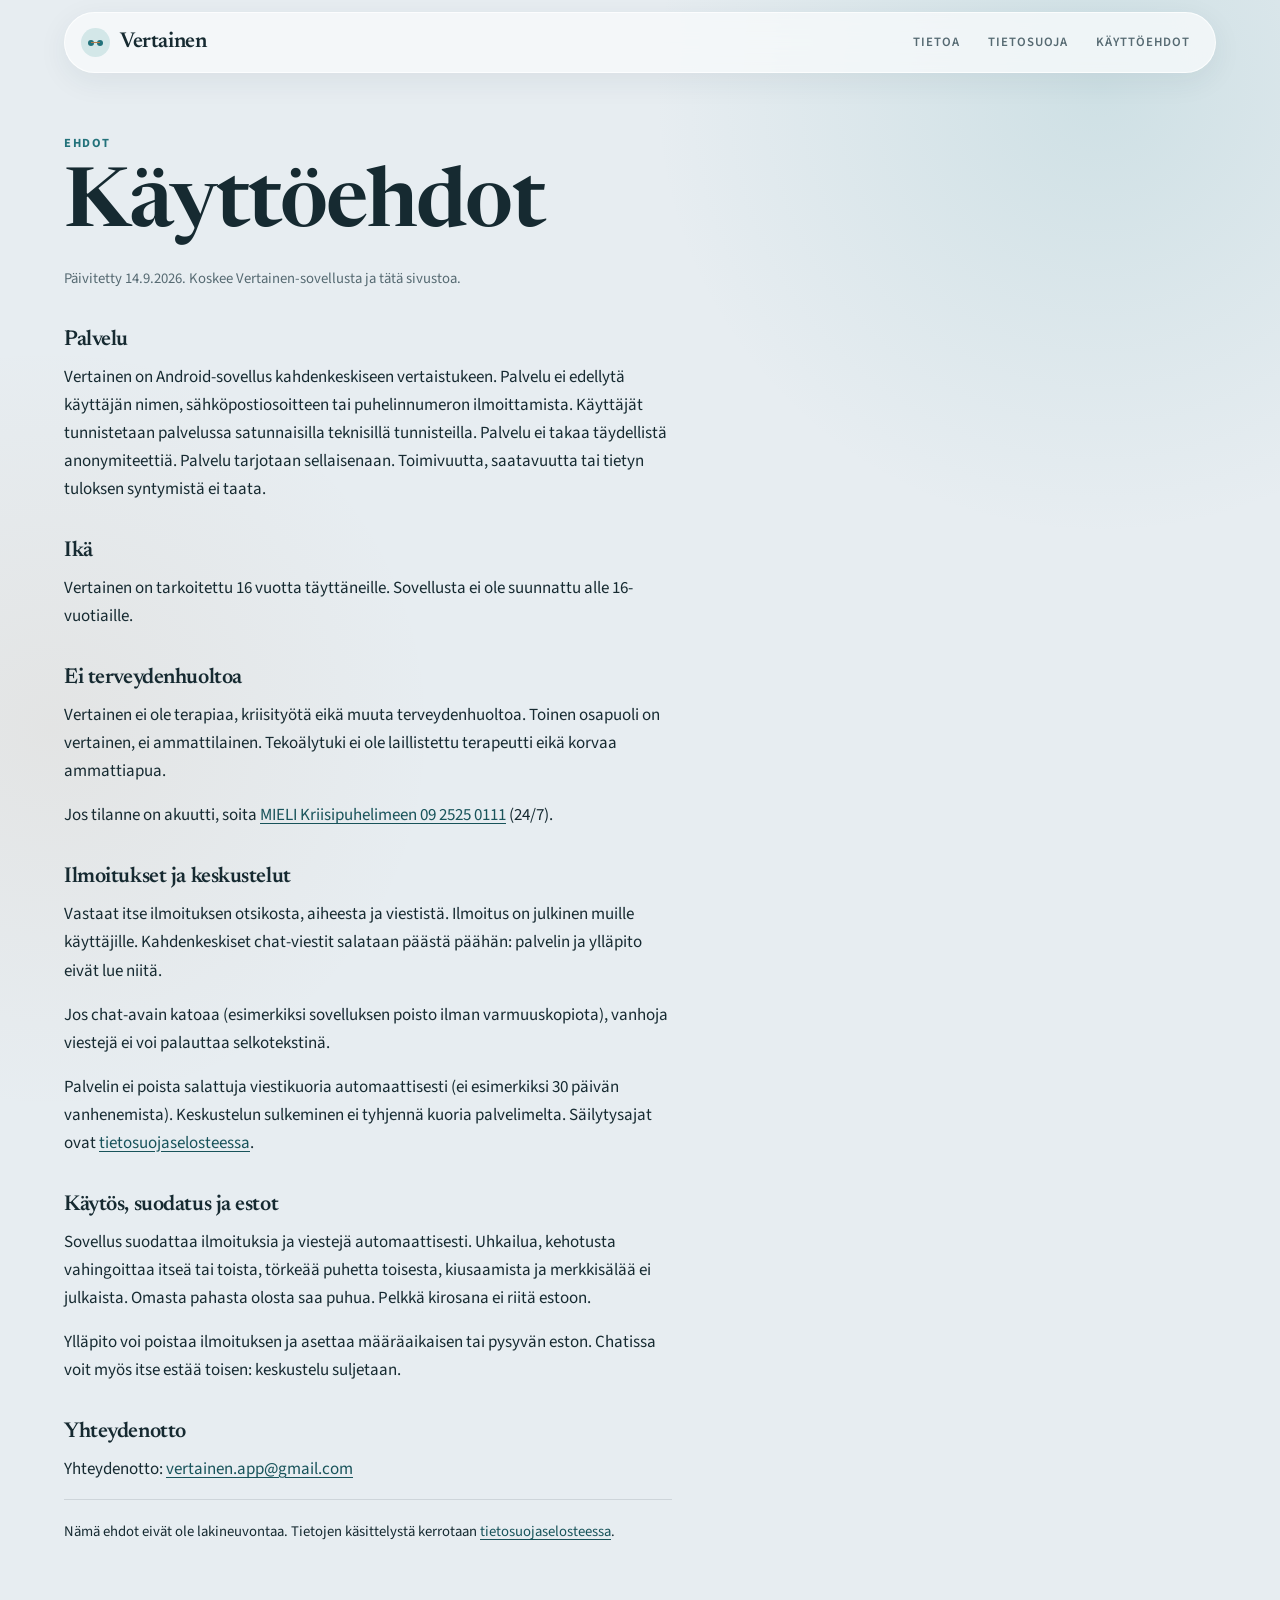
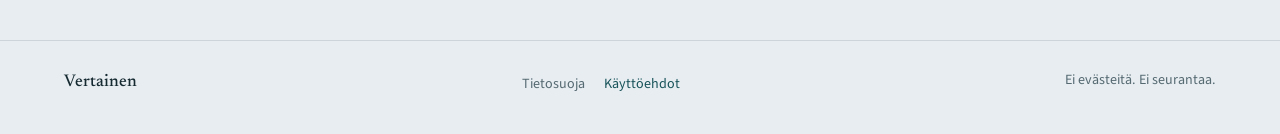
==== kayttoehdot.html @ f78d9d9f "Add files via upload" ====
<!DOCTYPE html>
<html lang="fi">
<head>
  <meta charset="UTF-8">
  <meta name="viewport" content="width=device-width, initial-scale=1">
  <title>Käyttöehdot — Vertainen</title>
  <meta name="description" content="Vertaisen käyttöehdot: ikäraja, vertaistuki ei ole terapiaa, ilmoitukset, estot ja päästä päähän salaus.">
  <meta name="theme-color" content="#E4EAF0">
  <link rel="stylesheet" href="css/styles.css">
</head>
<body>
  <a class="skip" href="#sisalto">Siirry sisältöön</a>

  <header class="site-header" id="yla">
    <div class="wrap header-inner">
      <a class="mark" href="index.html" aria-label="Vertainen, etusivu">
        <span class="mark-symbol" aria-hidden="true"><i></i><i></i></span>
        <span>Vertainen</span>
      </a>
      <nav class="nav" aria-label="Päänavigaatio">
        <a href="index.html#tietoa">Tietoa</a>
        <a href="tietosuoja.html">Tietosuoja</a>
        <a href="kayttoehdot.html" aria-current="page">Käyttöehdot</a>
      </nav>
    </div>
  </header>

  <main id="sisalto">
    <article class="wrap legal prose">
      <p class="section-kicker">Ehdot</p>
      <h1>Käyttöehdot</h1>
      <p class="updated">Päivitetty 14.9.2026. Koskee Vertainen-sovellusta ja tätä sivustoa.</p>

      <h2>Palvelu</h2>
      <p>
        Vertainen on Android-sovellus kahdenkeskiseen vertaistukeen. Palvelu ei edellytä käyttäjän
        nimen, sähköpostiosoitteen tai puhelinnumeron ilmoittamista. Käyttäjät tunnistetaan palvelussa
        satunnaisilla teknisillä tunnisteilla. Palvelu ei takaa täydellistä anonymiteettiä. Palvelu
        tarjotaan sellaisenaan. Toimivuutta, saatavuutta tai tietyn tuloksen syntymistä ei taata.
      </p>

      <h2>Ikä</h2>
      <p>Vertainen on tarkoitettu 16 vuotta täyttäneille. Sovellusta ei ole suunnattu alle 16-vuotiaille.</p>

      <h2>Ei terveydenhuoltoa</h2>
      <p>
        Vertainen ei ole terapiaa, kriisityötä eikä muuta terveydenhuoltoa. Toinen osapuoli on
        vertainen, ei ammattilainen. Tekoälytuki ei ole laillistettu terapeutti eikä korvaa
        ammattiapua.
      </p>
      <p>
        Jos tilanne on akuutti, soita
        <a href="tel:+358925250111">MIELI Kriisipuhelimeen 09 2525 0111</a>
        (24/7).
      </p>

      <h2>Ilmoitukset ja keskustelut</h2>
      <p>
        Vastaat itse ilmoituksen otsikosta, aiheesta ja viestistä. Ilmoitus on julkinen muille
        käyttäjille. Kahdenkeskiset chat-viestit salataan päästä päähän: palvelin ja ylläpito
        eivät lue niitä.
      </p>
      <p>
        Jos chat-avain katoaa (esimerkiksi sovelluksen poisto ilman varmuuskopiota), vanhoja
        viestejä ei voi palauttaa selkotekstinä.
      </p>
      <p>
        Palvelin ei poista salattuja viestikuoria automaattisesti (ei esimerkiksi 30 päivän
        vanhenemista). Keskustelun sulkeminen ei tyhjennä kuoria palvelimelta. Säilytysajat
        ovat <a href="tietosuoja.html">tietosuojaselosteessa</a>.
      </p>

      <h2>Käytös, suodatus ja estot</h2>
      <p>
        Sovellus suodattaa ilmoituksia ja viestejä automaattisesti. Uhkailua, kehotusta vahingoittaa
        itseä tai toista, törkeää puhetta toisesta, kiusaamista ja merkkisälää ei julkaista.
        Omasta pahasta olosta saa puhua. Pelkkä kirosana ei riitä estoon.
      </p>
      <p>
        Ylläpito voi poistaa ilmoituksen ja asettaa määräaikaisen tai pysyvän eston. Chatissa voit
        myös itse estää toisen: keskustelu suljetaan.
      </p>

      <h2>Yhteydenotto</h2>
      <p>
        Yhteydenotto:
        <a href="mailto:vertainen.app@gmail.com">vertainen.app@gmail.com</a>
      </p>

      <p class="legal-note">
        Nämä ehdot eivät ole lakineuvontaa. Tietojen käsittelystä kerrotaan
        <a href="tietosuoja.html">tietosuojaselosteessa</a>.
      </p>
    </article>
  </main>

  <footer class="site-footer">
    <div class="wrap footer-inner">
      <p>Vertainen</p>
      <ul class="footer-links">
        <li><a href="tietosuoja.html">Tietosuoja</a></li>
        <li><a href="kayttoehdot.html" aria-current="page">Käyttöehdot</a></li>
      </ul>
      <p class="mute">Ei evästeitä. Ei seurantaa.</p>
    </div>
  </footer>

  <script src="js/main.js" defer></script>
</body>
</html>
---- css/styles.css ----
@font-face {
  font-family: "Newsreader";
  font-style: italic;
  font-weight: 500;
  font-display: swap;
  src: url("fonts/newsreader-italic-latin-ext.woff2") format("woff2");
  unicode-range: U+0100-02BA, U+02BD-02C5, U+02C7-02CC, U+02CE-02D7, U+02DD-02FF, U+0304, U+0308, U+0329, U+1D00-1DBF, U+1E00-1E9F, U+1EF2-1EFF, U+2020, U+20A0-20AB, U+20AD-20C0, U+2113, U+2C60-2C7F, U+A720-A7FF;
}

@font-face {
  font-family: "Newsreader";
  font-style: italic;
  font-weight: 500;
  font-display: swap;
  src: url("fonts/newsreader-italic-latin.woff2") format("woff2");
  unicode-range: U+0000-00FF, U+0131, U+0152-0153, U+02BB-02BC, U+02C6, U+02DA, U+02DC, U+0304, U+0308, U+0329, U+2000-206F, U+20AC, U+2122, U+2191, U+2193, U+2212, U+2215, U+FEFF, U+FFFD;
}

@font-face {
  font-family: "Newsreader";
  font-style: normal;
  font-weight: 500 600;
  font-display: swap;
  src: url("fonts/newsreader-latin-ext.woff2") format("woff2");
  unicode-range: U+0100-02BA, U+02BD-02C5, U+02C7-02CC, U+02CE-02D7, U+02DD-02FF, U+0304, U+0308, U+0329, U+1D00-1DBF, U+1E00-1E9F, U+1EF2-1EFF, U+2020, U+20A0-20AB, U+20AD-20C0, U+2113, U+2C60-2C7F, U+A720-A7FF;
}

@font-face {
  font-family: "Newsreader";
  font-style: normal;
  font-weight: 500 600;
  font-display: swap;
  src: url("fonts/newsreader-latin.woff2") format("woff2");
  unicode-range: U+0000-00FF, U+0131, U+0152-0153, U+02BB-02BC, U+02C6, U+02DA, U+02DC, U+0304, U+0308, U+0329, U+2000-206F, U+20AC, U+2122, U+2191, U+2193, U+2212, U+2215, U+FEFF, U+FFFD;
}

@font-face {
  font-family: "Source Sans 3";
  font-style: italic;
  font-weight: 400;
  font-display: swap;
  src: url("fonts/source-sans-3-italic-latin-ext.woff2") format("woff2");
  unicode-range: U+0100-02BA, U+02BD-02C5, U+02C7-02CC, U+02CE-02D7, U+02DD-02FF, U+0304, U+0308, U+0329, U+1D00-1DBF, U+1E00-1E9F, U+1EF2-1EFF, U+2020, U+20A0-20AB, U+20AD-20C0, U+2113, U+2C60-2C7F, U+A720-A7FF;
}

@font-face {
  font-family: "Source Sans 3";
  font-style: italic;
  font-weight: 400;
  font-display: swap;
  src: url("fonts/source-sans-3-italic-latin.woff2") format("woff2");
  unicode-range: U+0000-00FF, U+0131, U+0152-0153, U+02BB-02BC, U+02C6, U+02DA, U+02DC, U+0304, U+0308, U+0329, U+2000-206F, U+20AC, U+2122, U+2191, U+2193, U+2212, U+2215, U+FEFF, U+FFFD;
}

@font-face {
  font-family: "Source Sans 3";
  font-style: normal;
  font-weight: 400 700;
  font-display: swap;
  src: url("fonts/source-sans-3-latin-ext.woff2") format("woff2");
  unicode-range: U+0100-02BA, U+02BD-02C5, U+02C7-02CC, U+02CE-02D7, U+02DD-02FF, U+0304, U+0308, U+0329, U+1D00-1DBF, U+1E00-1E9F, U+1EF2-1EFF, U+2020, U+20A0-20AB, U+20AD-20C0, U+2113, U+2C60-2C7F, U+A720-A7FF;
}

@font-face {
  font-family: "Source Sans 3";
  font-style: normal;
  font-weight: 400 700;
  font-display: swap;
  src: url("fonts/source-sans-3-latin.woff2") format("woff2");
  unicode-range: U+0000-00FF, U+0131, U+0152-0153, U+02BB-02BC, U+02C6, U+02DA, U+02DC, U+0304, U+0308, U+0329, U+2000-206F, U+20AC, U+2122, U+2191, U+2193, U+2212, U+2215, U+FEFF, U+FFFD;
}

:root {
  --mist: #e7edf1;
  --paper: #f8fafb;
  --ink: #162a31;
  --pine: #23727b;
  --pine-ink: #18535a;
  --pine-soft: #d3e7e8;
  --stitch: #b27b4b;
  --mute: #566a72;
  --line: rgba(27, 42, 51, 0.12);
  --focus: #2c6a74;
  --display: "Newsreader", "Georgia", serif;
  --body: "Source Sans 3", "Segoe UI", sans-serif;
  --measure: 38rem;
  --page: 72rem;
  --radius: 18px;
  --shadow: 0 24px 70px rgba(30, 61, 70, 0.1);
}

*,
*::before,
*::after {
  box-sizing: border-box;
}

html {
  scroll-behavior: smooth;
}

body {
  margin: 0;
  background:
    radial-gradient(circle at 86% 5%, rgba(84, 160, 167, 0.17), transparent 28rem),
    radial-gradient(circle at 4% 42%, rgba(178, 123, 75, 0.08), transparent 24rem),
    var(--mist);
  color: var(--ink);
  font-family: var(--body);
  font-size: 1.0625rem;
  line-height: 1.65;
  -webkit-font-smoothing: antialiased;
  overflow-x: hidden;
}

img {
  max-width: 100%;
  height: auto;
}

a {
  color: var(--pine-ink);
  text-underline-offset: 0.18em;
}

a:hover {
  color: var(--pine);
}

:focus-visible {
  outline: 2px solid var(--focus);
  outline-offset: 3px;
}

.skip {
  position: absolute;
  left: 0.75rem;
  top: -3rem;
  z-index: 20;
  background: var(--paper);
  color: var(--ink);
  padding: 0.5rem 0.75rem;
}

.skip:focus {
  top: 0.75rem;
}

.wrap {
  width: min(var(--page), calc(100% - 2.5rem));
  margin-inline: auto;
}

.site-header {
  position: sticky;
  top: 0.75rem;
  z-index: 10;
  width: min(var(--page), calc(100% - 1.5rem));
  margin: 0 auto;
  background: rgba(248, 250, 251, 0.78);
  border: 1px solid rgba(255, 255, 255, 0.75);
  border-radius: 999px;
  box-shadow: 0 8px 30px rgba(30, 61, 70, 0.07);
  backdrop-filter: blur(18px);
  -webkit-backdrop-filter: blur(18px);
  transition: box-shadow 180ms ease, background 180ms ease;
}

.site-header.is-scrolled {
  background: rgba(248, 250, 251, 0.94);
  box-shadow: 0 12px 38px rgba(30, 61, 70, 0.13);
}

.header-inner {
  display: flex;
  align-items: baseline;
  justify-content: space-between;
  gap: 1.5rem;
  width: 100%;
  padding: 0.62rem 0.75rem 0.62rem 1rem;
}

.mark {
  display: inline-flex;
  align-items: center;
  gap: 0.65rem;
  font-family: var(--display);
  font-size: 1.35rem;
  font-weight: 600;
  color: var(--ink);
  text-decoration: none;
  letter-spacing: -0.02em;
}

.mark-symbol {
  position: relative;
  display: inline-flex;
  align-items: center;
  justify-content: center;
  gap: 3px;
  width: 1.8rem;
  height: 1.8rem;
  border-radius: 50%;
  background: var(--pine-soft);
}

.mark-symbol i {
  width: 6px;
  height: 6px;
  border-radius: 50%;
  background: var(--pine);
}

.mark-symbol::after {
  content: "";
  position: absolute;
  width: 9px;
  height: 1px;
  background: var(--stitch);
}

.nav {
  display: flex;
  gap: 0.15rem;
}

.nav a {
  font-size: 0.8rem;
  font-weight: 600;
  letter-spacing: 0.08em;
  text-transform: uppercase;
  text-decoration: none;
  color: var(--mute);
  padding: 0.55rem 0.8rem;
  border-radius: 999px;
}

.nav a:hover,
.nav a:focus-visible {
  color: var(--pine);
  background: var(--pine-soft);
}

.hero {
  min-height: calc(100svh - 5rem);
  padding-block: 5.5rem 4.5rem;
}

.eyebrow {
  display: inline-flex;
  align-items: center;
  gap: 0.55rem;
  margin: 0 0 0.75rem;
  font-size: 0.78rem;
  font-weight: 700;
  letter-spacing: 0.14em;
  text-transform: uppercase;
  color: var(--pine);
}

.eyebrow span {
  width: 0.48rem;
  height: 0.48rem;
  border: 1px solid var(--pine);
  border-radius: 50%;
  box-shadow: 0 0 0 4px var(--pine-soft);
}

h1,
h2,
h3 {
  font-family: var(--display);
  font-weight: 600;
  letter-spacing: -0.02em;
  line-height: 1.18;
  color: var(--ink);
}

h1 {
  margin: 0 0 1rem;
  font-size: clamp(2.7rem, 6.4vw, 5.6rem);
  font-optical-sizing: auto;
  max-width: 11ch;
  text-wrap: balance;
}

h2 {
  margin: 0 0 0.85rem;
  font-size: clamp(1.9rem, 3.2vw, 2.7rem);
}

h3 {
  margin: 1.75rem 0 0.5rem;
  font-size: 1.28rem;
}

.lede,
.prose p,
.crisis p {
  color: var(--ink);
}

.lede {
  margin: 0 0 1.5rem;
  font-size: clamp(1.08rem, 1.6vw, 1.28rem);
  max-width: 36rem;
}

.prose p {
  margin: 0 0 1rem;
  max-width: var(--measure);
}

.hero-actions {
  display: flex;
  flex-wrap: wrap;
  gap: 0.75rem;
  margin: 0;
}

.pair {
  display: grid;
  grid-template-columns: minmax(0, 1.1fr) minmax(17rem, 0.9fr);
  gap: 3rem 5rem;
  align-items: center;
}

.pair-flip {
  grid-template-columns: minmax(17rem, 0.9fr) minmax(0, 1.1fr);
  padding-block: 4.5rem;
}

.pair + .pair {
  padding-block: 4.5rem;
}

.stitch {
  position: relative;
  height: 1px;
  width: min(var(--page), calc(100% - 2.5rem));
  margin: 0 auto;
  background: var(--stitch);
  opacity: 0.7;
}

.stitch::before,
.stitch::after {
  content: "";
  position: absolute;
  top: 50%;
  width: 9px;
  height: 9px;
  background: var(--mist);
  border: 1px solid var(--stitch);
  border-radius: 50%;
  transform: translateY(-50%);
}

.stitch::before { left: calc(50% - 20px); }
.stitch::after { left: calc(50% + 11px); }

.band {
  padding-block: 5rem;
}

.section-kicker {
  margin: 0 0 0.35rem !important;
  color: var(--pine) !important;
  font-size: 0.78rem;
  font-weight: 700;
  letter-spacing: 0.13em;
  text-transform: uppercase;
}

.info-grid {
  display: grid;
  grid-template-columns: repeat(2, minmax(0, 1fr));
  gap: 1rem;
  margin-top: 2rem;
}

.info-card {
  position: relative;
  overflow: hidden;
  padding: clamp(1.4rem, 3vw, 2.2rem);
  background: rgba(248, 250, 251, 0.72);
  border: 1px solid rgba(255, 255, 255, 0.85);
  border-radius: var(--radius);
  box-shadow: var(--shadow);
}

.info-card h3 {
  margin-top: 1.5rem;
}

.info-card p {
  color: var(--mute);
}

.card-mark {
  color: var(--pine);
  font-size: 0.8rem;
  letter-spacing: 0.45rem;
}

.card-mark.paired {
  position: relative;
}

.card-mark.paired::after {
  content: "";
  position: absolute;
  top: 50%;
  left: 0.45rem;
  width: 0.8rem;
  height: 1px;
  background: var(--stitch);
}

.hero-visual {
  position: relative;
  min-height: 36rem;
  margin: 0;
  display: grid;
  place-items: center;
  isolation: isolate;
}

.hero-visual::before {
  content: "";
  position: absolute;
  inset: 8% 2%;
  z-index: -2;
  background: linear-gradient(145deg, rgba(248, 250, 251, 0.76), rgba(211, 231, 232, 0.6));
  border: 1px solid rgba(255, 255, 255, 0.72);
  border-radius: 48% 52% 44% 56% / 56% 40% 60% 44%;
  box-shadow: var(--shadow);
}

.device-shot {
  overflow: hidden;
  width: min(100%, 19rem);
  padding: 5px;
  background: #101010;
  border: 1px solid rgba(22, 42, 49, 0.18);
  border-radius: 1.8rem;
  box-shadow: 0 30px 70px rgba(30, 61, 70, 0.2);
}

.device-shot img {
  display: block;
  width: 100%;
  height: auto;
  border-radius: 1.5rem;
}

.hero-shot-back,
.hero-shot-front {
  position: absolute;
}

.hero-shot-back {
  left: 2%;
  top: 14%;
  width: 12rem;
  transform: rotate(-7deg);
}

.hero-shot-front {
  right: 4%;
  top: 5%;
  z-index: 1;
  width: 14rem;
  transform: rotate(4deg);
}

.hero-visual figcaption {
  position: absolute;
  bottom: 2%;
  font-size: 0.75rem;
  color: var(--mute);
}

.orbit {
  position: absolute;
  z-index: -1;
  width: 3rem;
  height: 3rem;
  border: 1px solid var(--stitch);
  border-radius: 50%;
  background: var(--mist);
}

.orbit::after {
  content: "";
  position: absolute;
  inset: 0.85rem;
  border-radius: 50%;
  background: var(--pine);
}

.orbit-one { top: 17%; left: 5%; }
.orbit-two { right: 4%; bottom: 19%; }

.screenshot-figure {
  margin: 0;
  display: grid;
  justify-items: center;
  gap: 0.8rem;
}

.screenshot-figure figcaption,
.chat-pair figcaption {
  font-size: 0.78rem;
  letter-spacing: 0.06em;
  text-transform: uppercase;
  color: var(--mute);
}

.chat-pair {
  position: relative;
  min-height: 36rem;
  margin: 0;
}

.chat-pair .device-shot {
  position: absolute;
  width: 13rem;
}

.chat-list-shot {
  left: 0;
  top: 0;
  transform: rotate(-5deg);
}

.chat-shot {
  right: 0;
  bottom: 2rem;
  z-index: 1;
  transform: rotate(4deg);
}

.chat-pair figcaption {
  position: absolute;
  left: 0;
  bottom: 0;
}

.support-band {
  position: relative;
}

.support-layout {
  display: grid;
  grid-template-columns: minmax(0, 1fr) minmax(15rem, 0.6fr);
  gap: 4rem;
  align-items: center;
}

.support-shot .device-shot {
  width: min(100%, 17rem);
}

.download-visual {
  position: relative;
  width: min(100%, 22rem);
  min-height: 31rem;
  margin: 0;
  justify-self: center;
  display: grid;
  place-items: center;
  isolation: isolate;
}

.download-halo {
  position: absolute;
  inset: 8% 0 10%;
  z-index: -1;
  border: 1px solid color-mix(in srgb, var(--pine) 17%, transparent);
  border-radius: 50%;
  background:
    radial-gradient(circle at center, rgba(211, 231, 232, 0.8) 0 27%, transparent 28%),
    repeating-radial-gradient(
      circle at center,
      transparent 0 2.7rem,
      rgba(35, 114, 123, 0.08) 2.75rem 2.82rem
    );
}

.signal {
  position: absolute;
  width: 0.58rem;
  height: 0.58rem;
  border: 2px solid var(--mist);
  border-radius: 50%;
  background: var(--pine);
  box-shadow: 0 0 0 1px rgba(35, 114, 123, 0.3);
  animation: signal-orbit 8s linear infinite;
}

.signal-one {
  top: 12%;
  left: 21%;
  transform-origin: 6.3rem 8.6rem;
}

.signal-two {
  right: 8%;
  bottom: 30%;
  width: 0.42rem;
  height: 0.42rem;
  background: var(--stitch);
  animation-duration: 11s;
  animation-direction: reverse;
}

.signal-three {
  left: 9%;
  bottom: 17%;
  width: 0.36rem;
  height: 0.36rem;
  animation-duration: 6s;
}

.download-phone {
  position: relative;
  width: 15.5rem;
  aspect-ratio: 9 / 16;
  padding: 0.55rem;
  border: 1px solid rgba(22, 42, 49, 0.35);
  border-radius: 2.15rem;
  background: #1a292e;
  box-shadow:
    0 2rem 4.5rem rgba(30, 61, 70, 0.2),
    inset 0 0 0 1px rgba(255, 255, 255, 0.12);
  transform: rotate(2.5deg);
  animation: phone-float 5s ease-in-out infinite;
}

.phone-speaker {
  position: absolute;
  z-index: 2;
  top: 0.82rem;
  left: 50%;
  width: 3.3rem;
  height: 0.28rem;
  border-radius: 999px;
  background: rgba(231, 237, 241, 0.22);
  transform: translateX(-50%);
}

.download-screen {
  position: relative;
  height: 100%;
  overflow: hidden;
  border-radius: 1.72rem;
  background:
    radial-gradient(circle at 50% 31%, rgba(84, 160, 167, 0.25), transparent 8rem),
    #13252a;
  color: var(--paper);
  display: flex;
  flex-direction: column;
  align-items: center;
  justify-content: center;
  padding: 2rem 1.4rem;
  text-align: center;
}

.download-screen::before {
  content: "";
  position: absolute;
  width: 13rem;
  height: 13rem;
  border: 1px solid rgba(211, 231, 232, 0.12);
  border-radius: 50%;
  animation: screen-pulse 3s ease-out infinite;
}

.download-platform {
  position: absolute;
  top: 2.35rem;
  left: 50%;
  padding: 0.22rem 0.58rem;
  border: 1px solid rgba(211, 231, 232, 0.24);
  border-radius: 999px;
  font-size: 0.64rem;
  font-weight: 700;
  letter-spacing: 0.12em;
  text-transform: uppercase;
  color: var(--pine-soft);
  transform: translateX(-50%);
}

.download-arrow {
  position: relative;
  z-index: 1;
  width: 2.6rem;
  height: 3.8rem;
  margin-bottom: 0.55rem;
  border-bottom: 0.22rem solid var(--stitch);
  animation: arrow-drop 2.2s cubic-bezier(0.4, 0, 0.2, 1) infinite;
}

.download-arrow::before {
  content: "";
  position: absolute;
  left: 50%;
  top: 0;
  width: 0.22rem;
  height: 2.55rem;
  border-radius: 999px;
  background: var(--stitch);
  transform: translateX(-50%);
}

.download-arrow::after {
  content: "";
  position: absolute;
  left: 50%;
  bottom: 0.55rem;
  width: 0.9rem;
  height: 0.9rem;
  border-right: 0.22rem solid var(--stitch);
  border-bottom: 0.22rem solid var(--stitch);
  transform: translateX(-50%) rotate(45deg);
}

.download-app-mark {
  position: relative;
  z-index: 1;
  display: flex;
  align-items: center;
  justify-content: center;
  gap: 0.35rem;
  width: 3.55rem;
  height: 3.55rem;
  margin-bottom: 0.65rem;
  border-radius: 1.1rem;
  background: var(--pine-soft);
  box-shadow: 0 0 2.5rem rgba(84, 160, 167, 0.34);
}

.download-app-mark i {
  width: 0.48rem;
  height: 0.48rem;
  border-radius: 50%;
  background: var(--pine);
}

.download-app-mark::after {
  content: "";
  position: absolute;
  width: 1.1rem;
  border-top: 1px solid color-mix(in srgb, var(--pine) 60%, transparent);
}

.download-screen strong {
  position: relative;
  z-index: 1;
  font-family: var(--display);
  font-size: 1.55rem;
  font-weight: 600;
}

.download-track {
  position: relative;
  z-index: 1;
  width: 100%;
  height: 0.28rem;
  margin: 1.6rem 0 0.7rem;
  overflow: hidden;
  border-radius: 999px;
  background: rgba(231, 237, 241, 0.13);
}

.download-track i {
  display: block;
  width: 42%;
  height: 100%;
  border-radius: inherit;
  background: linear-gradient(90deg, var(--pine), #7db4b8, var(--stitch));
  animation: download-progress 2.8s ease-in-out infinite;
}

.download-status {
  position: relative;
  z-index: 1;
  font-size: 0.69rem;
  letter-spacing: 0.08em;
  text-transform: uppercase;
  color: rgba(248, 250, 251, 0.65);
}

.download-visual figcaption {
  position: absolute;
  bottom: 0;
  font-size: 0.76rem;
  letter-spacing: 0.1em;
  text-transform: uppercase;
  color: var(--mute);
}

@keyframes phone-float {
  0%,
  100% { transform: rotate(2.5deg) translateY(0); }
  50% { transform: rotate(1deg) translateY(-0.55rem); }
}

@keyframes arrow-drop {
  0% { opacity: 0; transform: translateY(-0.7rem); }
  30%,
  70% { opacity: 1; }
  100% { opacity: 0; transform: translateY(0.65rem); }
}

@keyframes download-progress {
  0% { transform: translateX(-105%); }
  55%,
  100% { transform: translateX(240%); }
}

@keyframes screen-pulse {
  0% { opacity: 0; transform: scale(0.65); }
  45% { opacity: 1; }
  100% { opacity: 0; transform: scale(1.15); }
}

@keyframes signal-orbit {
  to { transform: rotate(360deg); }
}

.crisis {
  display: grid;
  grid-template-columns: auto 1fr;
  gap: 1.5rem;
  align-items: center;
  padding: 1.5rem;
  margin-bottom: 4.5rem;
  background: var(--paper);
  border: 1px solid rgba(255, 255, 255, 0.85);
  border-left: 3px solid var(--stitch);
  border-radius: var(--radius);
  box-shadow: var(--shadow);
}

.crisis a {
  font-weight: 700;
}

.crisis h2,
.crisis p {
  margin: 0;
}

.crisis-mark {
  display: grid;
  place-items: center;
  width: 4rem;
  height: 4rem;
  border-radius: 50%;
  background: var(--pine-soft);
  color: var(--pine-ink);
  font-family: var(--display);
  font-weight: 600;
}

.faq {
  padding-block: 1rem 4.5rem;
}

.faq h2 {
  margin-bottom: 1.5rem;
}

.faq-list {
  max-width: 42rem;
  border-top: 1px solid var(--line);
}

.faq-list details {
  border-bottom: 1px solid var(--line);
}

.faq-list summary {
  display: flex;
  align-items: center;
  justify-content: space-between;
  gap: 1rem;
  padding: 1.05rem 0;
  cursor: pointer;
  font-family: var(--display);
  font-size: 1.15rem;
  font-weight: 600;
  color: var(--ink);
  list-style: none;
}

.faq-list summary::-webkit-details-marker {
  display: none;
}

.faq-list summary::after {
  content: "";
  flex: 0 0 0.55rem;
  width: 0.55rem;
  height: 0.55rem;
  margin-top: -0.2rem;
  border-right: 1.5px solid var(--pine);
  border-bottom: 1.5px solid var(--pine);
  transform: rotate(45deg);
  transition: transform 180ms ease;
}

.faq-list details[open] summary::after {
  margin-top: 0.15rem;
  transform: rotate(225deg);
}

.faq-list details p {
  margin: 0 0 1.15rem;
  max-width: var(--measure);
  color: var(--mute);
}

.lataa {
  padding-block: 5rem 6rem;
}

.download-list {
  list-style: none;
  margin: 0;
  padding: 0;
  display: grid;
  gap: 0.65rem;
  max-width: 22rem;
}

.btn {
  display: inline-flex;
  align-items: center;
  justify-content: space-between;
  gap: 0.75rem;
  width: 100%;
  min-height: 2.75rem;
  padding: 0.55rem 1rem;
  border-radius: 999px;
  border: 1px solid transparent;
  font-family: var(--body);
  font-size: 0.95rem;
  font-weight: 600;
  text-decoration: none;
  cursor: pointer;
  transition: transform 180ms ease, background 180ms ease, border-color 180ms ease;
}

.btn:hover:not(:disabled) {
  transform: translateY(-2px);
}

.hero-actions .btn {
  width: auto;
}

.btn-primary {
  background: var(--pine);
  color: #f4f7f9;
}

.btn-primary:hover:not(:disabled) {
  background: var(--pine-ink);
  color: #f4f7f9;
}

.btn-quiet {
  background: transparent;
  border-color: color-mix(in srgb, var(--ink) 18%, transparent);
  color: var(--ink);
}

.btn-quiet:hover:not(:disabled) {
  border-color: var(--pine);
  color: var(--pine);
}

.btn:disabled,
.btn[aria-disabled="true"] {
  opacity: 0.55;
  cursor: not-allowed;
}

.soon {
  font-size: 0.72rem;
  font-weight: 700;
  letter-spacing: 0.1em;
  text-transform: uppercase;
  color: inherit;
  opacity: 0.8;
}

.site-footer {
  border-top: 1px solid var(--line);
  padding-block: 1.75rem 2.25rem;
}

.footer-inner {
  display: flex;
  flex-wrap: wrap;
  justify-content: space-between;
  gap: 0.5rem 1.5rem;
}

.footer-inner p {
  margin: 0;
  font-family: var(--display);
}

.footer-links {
  display: flex;
  flex-wrap: wrap;
  gap: 0.35rem 1.15rem;
  margin: 0;
  padding: 0;
  list-style: none;
}

.footer-links a {
  font-family: var(--body);
  font-size: 0.88rem;
  color: var(--mute);
  text-decoration: none;
}

.footer-links a:hover,
.footer-links a[aria-current="page"] {
  color: var(--pine-ink);
}

.mute {
  font-family: var(--body) !important;
  font-size: 0.88rem;
  color: var(--mute);
}

.legal {
  padding-block: 4.5rem 5rem;
}

.legal .section-kicker {
  margin-bottom: 0.4rem;
}

.legal h1 {
  margin: 0 0 0.75rem;
  max-width: 22ch;
}

.legal .updated {
  margin: 0 0 2rem;
  font-size: 0.92rem;
  color: var(--mute);
}

.legal h2 {
  margin: 2.25rem 0 0.6rem;
  font-size: 1.35rem;
}

.legal ul {
  margin: 0 0 1rem;
  padding-left: 1.15rem;
  max-width: var(--measure);
}

.legal li {
  margin-bottom: 0.45rem;
}

.contact-placeholder {
  display: inline-block;
  margin-top: 0.15rem;
  padding: 0.12rem 0.45rem;
  background: var(--pine-soft);
  border-radius: 6px;
  font-style: italic;
}

.legal-note {
  margin-top: 2.5rem;
  padding-top: 1.25rem;
  border-top: 1px solid var(--line);
  font-size: 0.92rem;
  color: var(--mute);
  max-width: var(--measure);
}

.hero .pair-copy h1 {
  animation: rise 0.7s ease both;
}

.hero .lede {
  animation: rise 0.7s ease 0.08s both;
}

@keyframes rise {
  from {
    opacity: 0;
    transform: translateY(0.6rem);
  }
  to {
    opacity: 1;
    transform: none;
  }
}

@media (max-width: 820px) {
  .pair,
  .pair-flip,
  .support-layout {
    grid-template-columns: 1fr;
    gap: 1.5rem;
  }

  .download-visual {
    width: min(100%, 19rem);
    min-height: 28rem;
  }

  .download-phone {
    width: 13.5rem;
  }

  .hero-visual {
    min-height: 28rem;
  }

  .support-shot {
    margin-top: 1rem;
  }

  .hero {
    min-height: auto;
    padding-block: 3.5rem 2.5rem;
  }

  .info-grid {
    grid-template-columns: 1fr;
  }
}

@media (max-width: 560px) {
  .wrap {
    width: min(var(--page), calc(100% - 1.5rem));
  }

  .header-inner {
    gap: 0.3rem;
    padding-left: 0.7rem;
  }

  .nav {
    gap: 0;
  }

  .nav a {
    padding-inline: 0.38rem;
    font-size: 0.64rem;
  }

  .mark {
    font-size: 1.12rem;
  }

  .mark-symbol {
    width: 1.6rem;
    height: 1.6rem;
  }

  .crisis {
    grid-template-columns: 1fr;
  }

  .hero-actions {
    align-items: stretch;
  }

  .hero-actions .btn {
    width: 100%;
  }

  .hero-visual {
    min-height: 25rem;
  }

  .hero-shot-back {
    left: 4%;
    width: 10rem;
  }

  .hero-shot-front {
    right: 4%;
    width: 11.5rem;
  }

  .chat-pair {
    min-height: 28rem;
  }

  .chat-pair .device-shot {
    width: 9.5rem;
  }
}

@media (prefers-reduced-motion: reduce) {
  html {
    scroll-behavior: auto;
  }

  .hero .pair-copy h1,
  .hero .lede,
  .btn,
  .hero-shot-back,
  .hero-shot-front,
  .chat-list-shot,
  .chat-shot {
    animation: none;
    transition: none;
  }
}
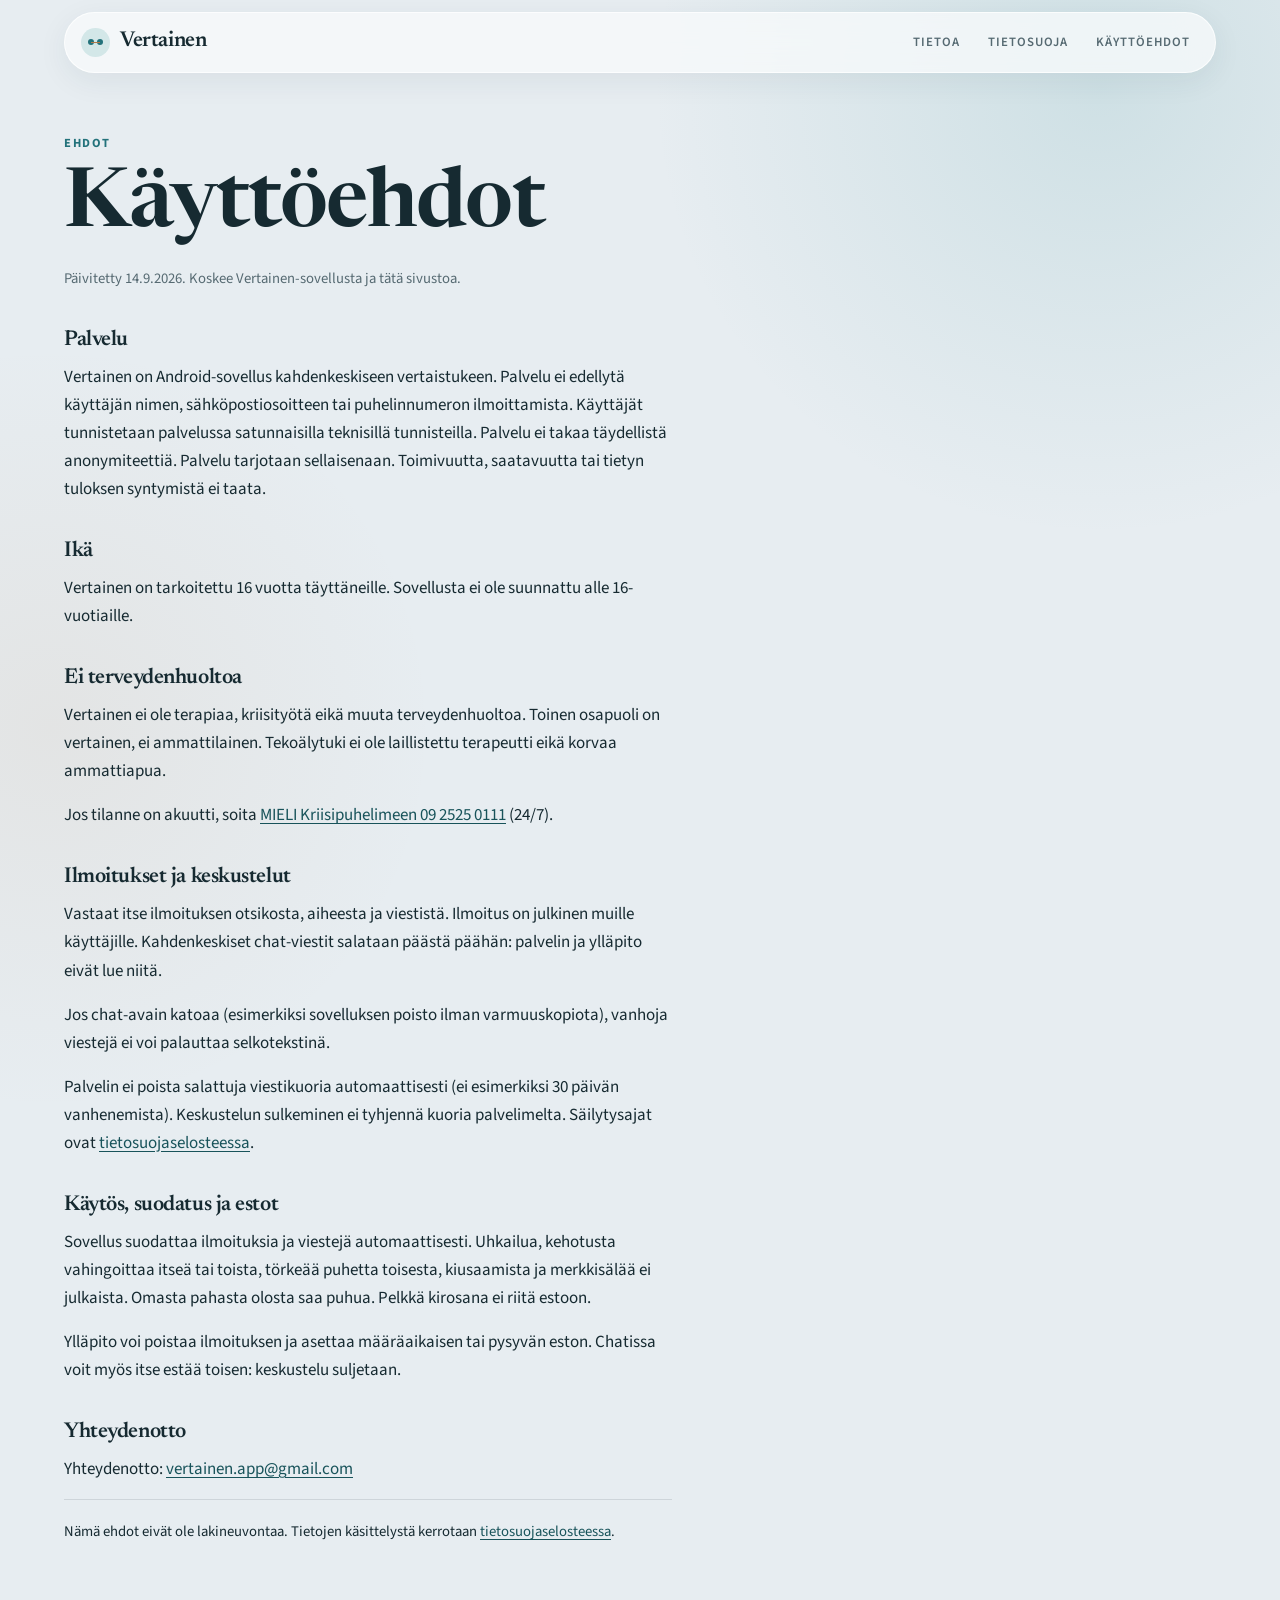
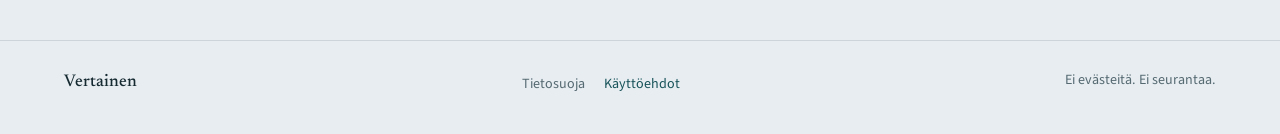
==== commit cefc20b0: "Add files via upload" ====
--- a/kayttoehdot.html
+++ b/kayttoehdot.html
@@ -2,11 +2,43 @@
 <html lang="fi">
 <head>
   <meta charset="UTF-8">
+  <meta http-equiv="Content-Security-Policy" content="default-src 'self'; img-src 'self'; font-src 'self'; style-src 'self'; script-src 'self'; object-src 'none'; base-uri 'self'; form-action 'none'; upgrade-insecure-requests">
+  <meta name="referrer" content="strict-origin-when-cross-origin">
+  <meta http-equiv="Permissions-Policy" content="camera=(), microphone=(), geolocation=(), payment=(), usb=()">
   <meta name="viewport" content="width=device-width, initial-scale=1">
   <title>Käyttöehdot — Vertainen</title>
   <meta name="description" content="Vertaisen käyttöehdot: ikäraja, vertaistuki ei ole terapiaa, ilmoitukset, estot ja päästä päähän salaus.">
+  <meta name="robots" content="index, follow">
   <meta name="theme-color" content="#E4EAF0">
+  <link rel="canonical" href="https://vertainen.com/kayttoehdot.html">
+
+  <meta property="og:type" content="website">
+  <meta property="og:locale" content="fi_FI">
+  <meta property="og:url" content="https://vertainen.com/kayttoehdot.html">
+  <meta property="og:site_name" content="Vertainen">
+  <meta property="og:title" content="Käyttöehdot — Vertainen">
+  <meta property="og:description" content="Vertaisen käyttöehdot: ikäraja, vertaistuki ei ole terapiaa, ilmoitukset, estot ja päästä päähän salaus.">
+
+  <meta name="twitter:card" content="summary">
+  <meta name="twitter:title" content="Käyttöehdot — Vertainen">
+  <meta name="twitter:description" content="Vertaisen käyttöehdot: ikäraja, vertaistuki ei ole terapiaa, ilmoitukset, estot ja päästä päähän salaus.">
+
   <link rel="stylesheet" href="css/styles.css">
+  <script type="application/ld+json">
+  {
+    "@context": "https://schema.org",
+    "@type": "WebPage",
+    "name": "Käyttöehdot — Vertainen",
+    "url": "https://vertainen.com/kayttoehdot.html",
+    "description": "Vertaisen käyttöehdot: ikäraja, vertaistuki ei ole terapiaa, ilmoitukset, estot ja päästä päähän salaus.",
+    "inLanguage": "fi",
+    "isPartOf": {
+      "@type": "WebSite",
+      "name": "Vertainen",
+      "url": "https://vertainen.com/"
+    }
+  }
+  </script>
 </head>
 <body>
   <a class="skip" href="#sisalto">Siirry sisältöön</a>
@@ -17,7 +49,10 @@
         <span class="mark-symbol" aria-hidden="true"><i></i><i></i></span>
         <span>Vertainen</span>
       </a>
-      <nav class="nav" aria-label="Päänavigaatio">
+      <button type="button" class="nav-toggle" aria-expanded="false" aria-controls="paanav" aria-label="Avaa valikko">
+        <span class="nav-toggle-bars" aria-hidden="true"><span></span><span></span><span></span></span>
+      </button>
+      <nav class="nav" id="paanav" aria-label="Päänavigaatio">
         <a href="index.html#tietoa">Tietoa</a>
         <a href="tietosuoja.html">Tietosuoja</a>
         <a href="kayttoehdot.html" aria-current="page">Käyttöehdot</a>
--- a/css/styles.css
+++ b/css/styles.css
@@ -173,7 +173,7 @@
 
 .header-inner {
   display: flex;
-  align-items: baseline;
+  align-items: center;
   justify-content: space-between;
   gap: 1.5rem;
   width: 100%;
@@ -239,6 +239,51 @@
 .nav a:focus-visible {
   color: var(--pine);
   background: var(--pine-soft);
+}
+
+.nav-toggle {
+  display: none;
+  align-items: center;
+  justify-content: center;
+  flex-shrink: 0;
+  width: 2.75rem;
+  height: 2.75rem;
+  margin: 0;
+  padding: 0;
+  border: 0;
+  border-radius: 50%;
+  background: var(--pine-soft);
+  color: var(--pine-ink);
+  cursor: pointer;
+}
+
+.nav-toggle-bars {
+  display: flex;
+  flex-direction: column;
+  justify-content: space-between;
+  width: 1.05rem;
+  height: 0.72rem;
+}
+
+.nav-toggle-bars span {
+  display: block;
+  height: 2px;
+  border-radius: 2px;
+  background: currentColor;
+  transform-origin: center;
+  transition: transform 180ms ease, opacity 180ms ease;
+}
+
+.site-header.is-open .nav-toggle-bars span:nth-child(1) {
+  transform: translateY(0.31rem) rotate(45deg);
+}
+
+.site-header.is-open .nav-toggle-bars span:nth-child(2) {
+  opacity: 0;
+}
+
+.site-header.is-open .nav-toggle-bars span:nth-child(3) {
+  transform: translateY(-0.31rem) rotate(-45deg);
 }
 
 .hero {
@@ -1134,6 +1179,10 @@
     min-height: 28rem;
   }
 
+  .hero-visual figcaption {
+    display: none;
+  }
+
   .support-shot {
     margin-top: 1rem;
   }
@@ -1148,23 +1197,46 @@
   }
 }
 
+@media (max-width: 720px) {
+  .site-header.is-open {
+    border-radius: 1.5rem;
+  }
+
+  .header-inner {
+    flex-wrap: wrap;
+    gap: 0.35rem;
+  }
+
+  .nav-toggle {
+    display: inline-flex;
+    margin-left: auto;
+  }
+
+  .nav {
+    display: none;
+    flex-direction: column;
+    width: 100%;
+    gap: 0.15rem;
+    padding: 0.15rem 0 0.35rem;
+  }
+
+  .site-header.is-open .nav {
+    display: flex;
+  }
+
+  .nav a {
+    padding: 0.7rem 0.85rem;
+    font-size: 0.78rem;
+  }
+}
+
 @media (max-width: 560px) {
   .wrap {
     width: min(var(--page), calc(100% - 1.5rem));
   }
 
   .header-inner {
-    gap: 0.3rem;
     padding-left: 0.7rem;
-  }
-
-  .nav {
-    gap: 0;
-  }
-
-  .nav a {
-    padding-inline: 0.38rem;
-    font-size: 0.64rem;
   }
 
   .mark {
